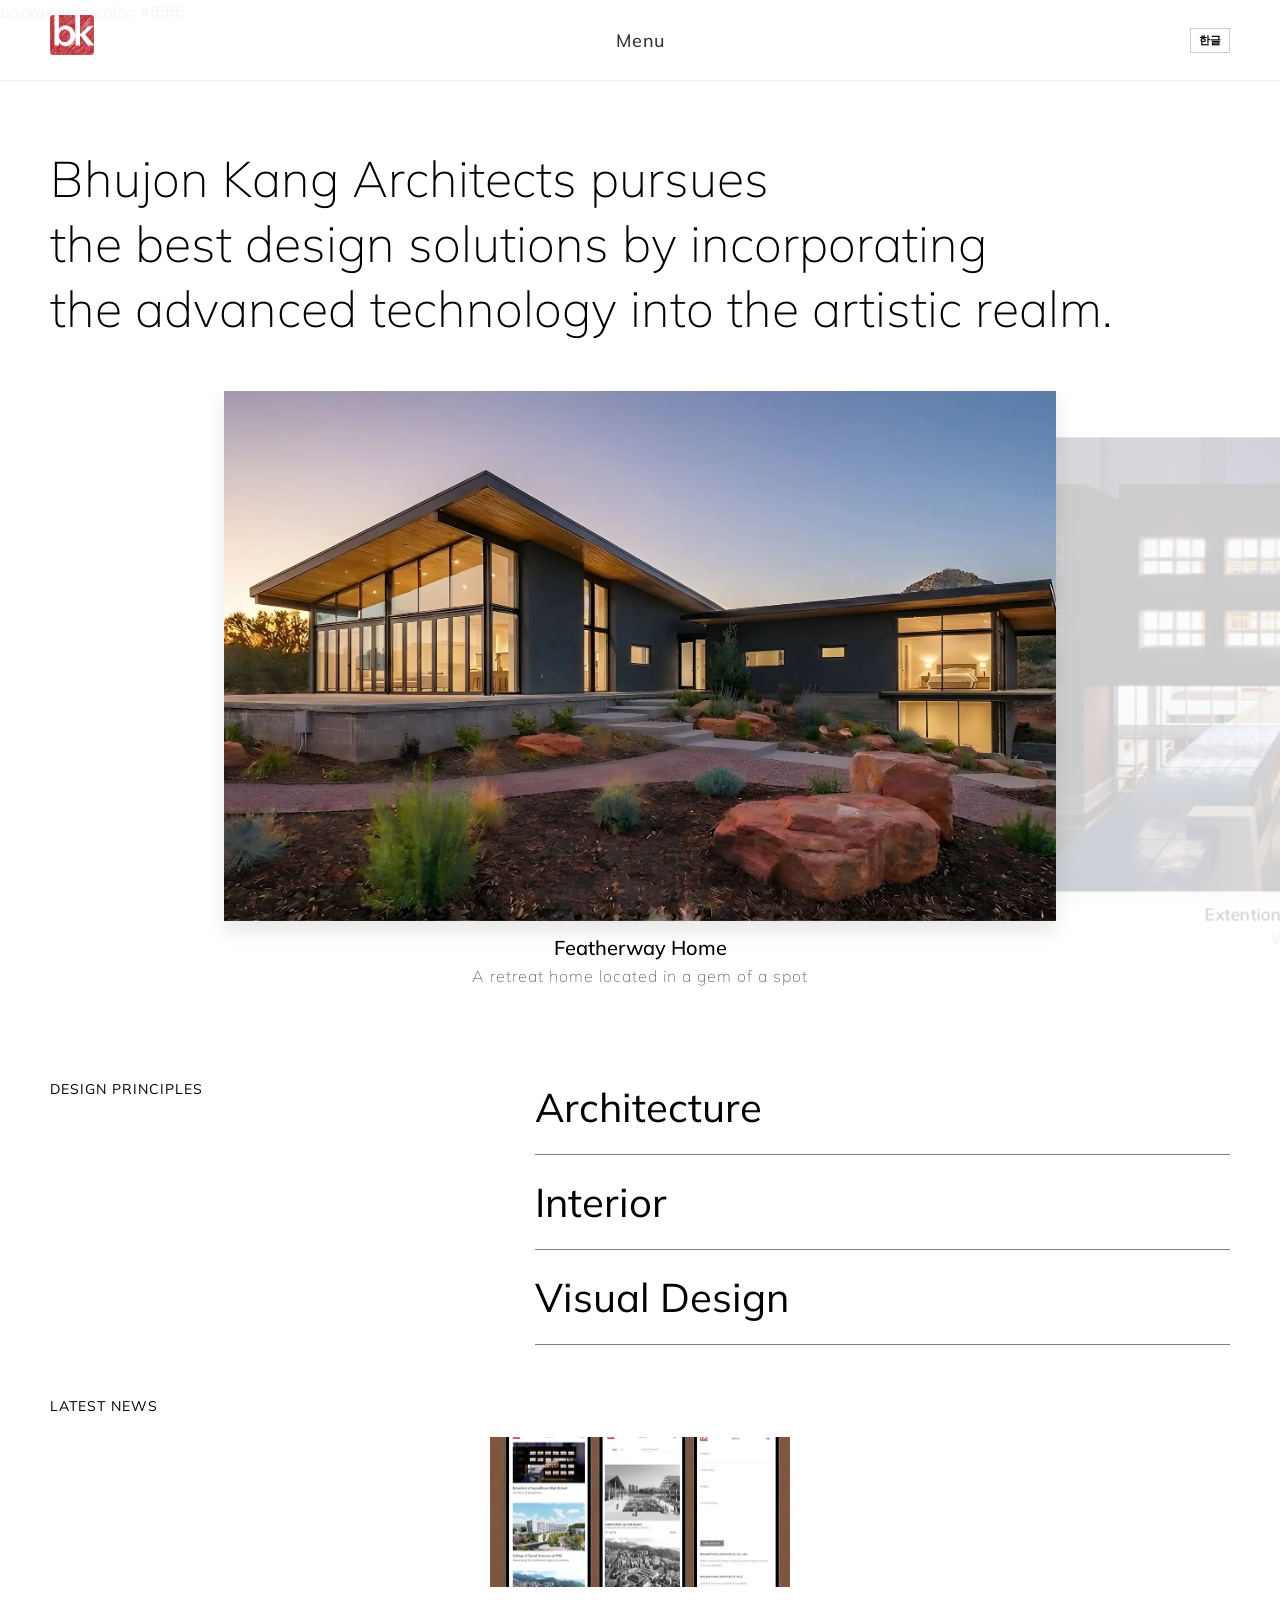
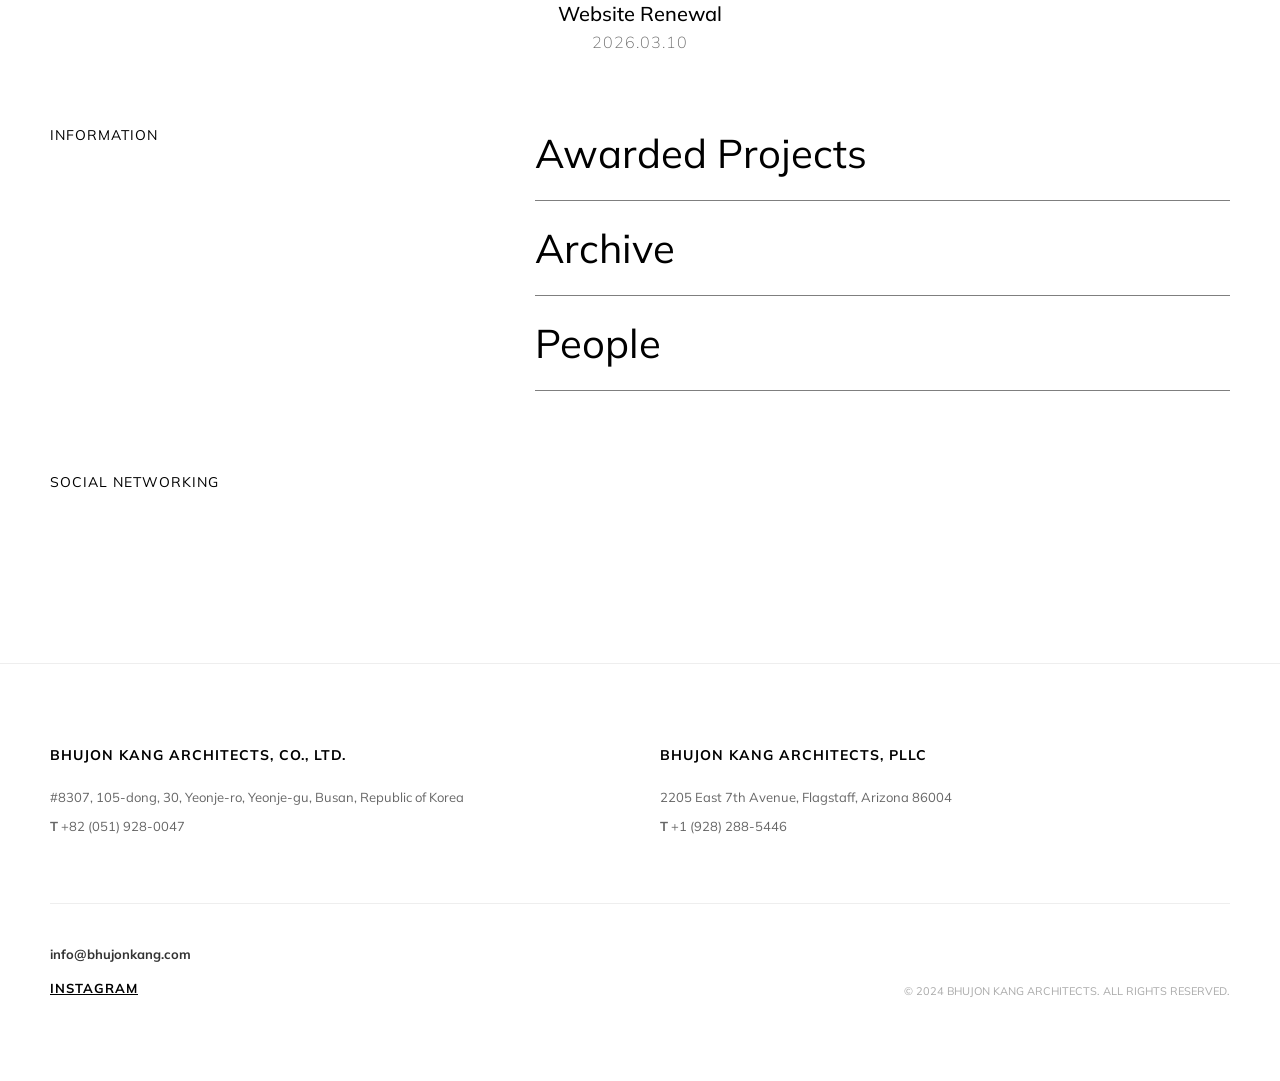
==== index.html @ 1176622e "웹사이트 내용들" ====
<!DOCTYPE html>
<html lang="ko">
<head>
    <meta charset="UTF-8">
    <meta name="viewport" content="width=device-width, initial-scale=1.0">
    <title>Bhujon Kang Architects | 강부존건축</title>
    
    <link href="https://fonts.googleapis.com/css2?family=Noto+Sans+KR:wght@100..900&display=swap" rel="stylesheet">

    <link rel="preconnect" href="https://fonts.googleapis.com">
    <link rel="preconnect" href="https://fonts.gstatic.com" crossorigin>
    <link href="https://fonts.googleapis.com/css2?family=Mulish:wght@300;400;600;700&display=swap" rel="stylesheet">
    
    <link rel="icon" href="favicon.png" type="image/png"> 
    <link href="https://unpkg.com/aos@2.3.1/dist/aos.css" rel="stylesheet">
    <link rel="stylesheet" href="https://cdn.jsdelivr.net/npm/swiper@11/swiper-bundle.min.css" />
    <link rel="stylesheet" href="style.css">

    <style>
        .awarded-section {
            width: 100%;
            margin-top: 50px; /* Design Principles와 동일한 상단 간격 */
            margin-bottom: 80px;
            display: flex;
            justify-content: flex-start;
            align-items: flex-start;
        }
    </style>
</head>
<body>
    background-color: #ffffff;

    <header>
        <div class="logo"><a href="index.html"><img src="logo.png" alt="ARCHI LAB"></a></div>
        <button id="menu-btn" onclick="toggleMenu()"><span class="ko">메뉴</span><span class="en">Menu</span></button>
        <div class="right-control"><button id="header-lang-btn" onclick="toggleLanguage()">한글</button></div>
    </header>

    <div id="fullscreen-menu" class="menu-overlay">
        <button class="close-btn" onclick="toggleMenu()"><span class="ko">닫기</span><span class="en">close</span></button>
        <nav>
            <ul>
                <li><a href="about.html" onclick="toggleMenu()"><span class="ko">소개</span><span class="en">About</span></a></li>
                <li><a href="projects.html" onclick="toggleMenu()"><span class="ko">프로젝트</span><span class="en">Projects</span></a></li>
                <li><a href="news.html" onclick="toggleMenu()"><span class="ko">소식</span><span class="en">News</span></a></li>
                <li><a href="contact.html" onclick="toggleMenu()"><span class="ko">연락처</span><span class="en">Contact</span></a></li>
            </ul>
        </nav>
        <input type="text" id="search-input" placeholder="Search" onkeyup="handleMenuSearch()">
        <div id="menu-search-results"></div>
    </div>

    <section id="home-desktop" class="hero-swiper-container desktop-only">
        <h2 class="selected-project-title">
            <span class="ko">
                강부존건축사사무소는<br>
                최신 건축기술을 예술적 영역으로 접목시켜,<br>
                최고의 건축디자인을 지향합니다.
            </span>
            <span class="en">
                Bhujon Kang Architects pursues<br>
                the best design solutions by incorporating<br>
                the advanced technology into the artistic realm.
            </span>
        </h2>
        
        <div class="swiper mainSwiper">
            <div class="swiper-wrapper" id="main-slider-wrapper"></div>
        </div>

        <div class="design-principles-section">
            <div class="dp-title-col">
                <h3 class="dp-title">
                    <span class="ko">디자인 원칙</span><span class="en">Design Principles</span>
                </h3>
            </div>
            <div class="dp-list-col">
                <a href="architecture.html" class="dp-item">
                    <span class="en">Architecture</span><span class="ko">건축설계</span>
                </a>
                <a href="interior.html" class="dp-item">
                    <span class="en">Interior</span><span class="ko">인테리어 설계</span>
                </a>
                <a href="visual.html" class="dp-item">
                    <span class="en">Visual Design</span><span class="ko">시각디자인</span>
                </a>
            </div>
        </div>


        <h3 class="latest-news-title" style="margin-top: 0;">
            <span class="ko">최신 소식</span><span class="en">Latest News</span>
        </h3>
        
        <div class="swiper newsSwiper" style="margin-bottom: 0;"> <div class="swiper-wrapper" id="news-slider-wrapper"></div>
        </div>
        


        <div class="awarded-section" data-aos="fade-up">
            <div class="dp-title-col">
                <h3 class="dp-title">
                    <span class="ko">기타 정보</span><span class="en">Information</span>
                </h3>
            </div>
            <div class="dp-list-col">
                <a href="awarded.html" class="dp-item">
                    <span class="en">Awarded Projects</span><span class="ko">공공건축 수상작</span>
                </a>
                <a href="proposed.html" class="dp-item">
                    <span class="en">Archive</span><span class="ko">지난 프로젝트</span>
                </a>
                <a href="people.html" class="dp-item">
                    <span class="en">People</span><span class="ko">구성원</span>
                </a>
            </div>
        </div>


        <h3 class="latest-news-title" style="margin-top: 0;">
            <span class="ko">소셜 네트워킹</span><span class="en">Social Networking</span>
        </h3>
        

            <script src="https://cdn.lightwidget.com/widgets/lightwidget.js"></script>
            <iframe src="https://lightwidget.com/widgets/8cb4e779883b5c45b08eee044a72d186.html" 
                    scrolling="no" 
                    allowtransparency="true" 
                    class="lightwidget-widget" 
                    style="width:100%; border:0; overflow:hidden;">
            </iframe>

    </section>

    <section id="home-mobile" class="mobile-project-container mobile-only">
        <h2 class="mobile-title"><span class="ko">주요 프로젝트</span><span class="en">Selected Projects</span></h2>
        <div id="mobile-list-wrapper"></div>
    </section>





    <section id="contact" class="footer-section">
    <div class="footer-container">
        <div class="footer-office-info">
            <h4>
                <span class="ko">(주)강부존건축사사무소</span>
                <span class="en">Bhujon Kang Architects, Co., Ltd.</span>
            </h4>
            <p>
                <span class="ko">부산광역시 연제구 연제로30 비스타동원 105동 8307호</span>
                <span class="en">#8307, 105-dong, 30, Yeonje-ro, Yeonje-gu, Busan, Republic of Korea</span>
            </p>
            <p>
                <strong>T</strong> <a href="tel:0519280047">+82 (051) 928-0047</a>
            </p>
        </div>

        <div class="footer-office-info">
            <h4>
                <span class="ko">Bhujon Kang Architects, PLLC, USA</span>
                <span class="en">Bhujon Kang Architects, PLLC</span>
            </h4>
            <p>2205 East 7th Avenue, Flagstaff, Arizona 86004</p>
            <p>
                <strong>T</strong> <a href="tel:19282885446">+1 (928) 288-5446</a>
            </p>
        </div>
    </div>

    <div class="footer-common">
        <div class="footer-contact-links">
            <p style="margin-bottom: 10px; font-size: 13px; font-weight: 700;">
                <a href="mailto:info@bhujonkang.com">info@bhujonkang.com</a>
            </p>
            <a href="https://www.instagram.com/bhujonarch" target="_blank" class="instagram-link">Instagram</a>
        </div>
        <p class="copyright">© 2024 Bhujon Kang Architects. All Rights Reserved.</p>
    </div>
    </section>

    <script src="https://unpkg.com/aos@2.3.1/dist/aos.js"></script>
    <script>AOS.init({ duration: 1000, once: true, offset: 100 });</script>
    <script src="https://cdn.jsdelivr.net/npm/swiper@11/swiper-bundle.min.js"></script>
    
    <script src="data.js"></script> 
    <script src="script.js"></script>
    
    <script>
        document.addEventListener('DOMContentLoaded', () => {
            const wrapper = document.getElementById('main-slider-wrapper');
            const mobileWrapper = document.getElementById('mobile-list-wrapper');
            const newsWrapper = document.getElementById('news-slider-wrapper');
            
            if (typeof projectData !== 'undefined') {
                const selectedProjects = Object.keys(projectData)
                    .map(key => ({ id: key, ...projectData[key] }))
                    .filter(p => p.select === true);

                if (wrapper) {
                    selectedProjects.forEach(p => {
                        const slide = document.createElement('div');
                        slide.className = 'swiper-slide';
                        slide.innerHTML = `
                            <a href="view.html?id=${p.id}" class="img-box"><img src="${p.images[0]}" alt="${p.title.en}"></a>
                            <div class="slide-text" data-aos="fade-up" data-aos-delay="200">
                                <h3 class="slide-title"><span class="ko">${p.title.ko}</span><span class="en">${p.title.en}</span></h3>
                                <p class="slide-subtitle"><span class="ko">${p.subtitle.ko}</span><span class="en">${p.subtitle.en}</span></p>
                            </div>
                        `;
                        wrapper.appendChild(slide);
                    });
                }

                if (mobileWrapper) {
                    selectedProjects.forEach((p, index) => {
                        const item = document.createElement('div');
                        item.className = 'mobile-project-item';
                        item.setAttribute('data-aos', 'fade-up');
                        item.setAttribute('data-aos-delay', index * 100);
                        item.innerHTML = `
                            <a href="view.html?id=${p.id}">
                                <div style="overflow:hidden; margin-bottom:15px;"><img src="${p.images[0]}" alt="${p.title.en}"></div>
                                <div class="m-info">
                                    <h3><span class="ko">${p.title.ko}</span><span class="en">${p.title.en}</span></h3>
                                    <p><span class="ko">${p.subtitle.ko}</span><span class="en">${p.subtitle.en}</span></p>
                                </div>
                            </a>
                        `;
                        mobileWrapper.appendChild(item);
                    });
                }
            }

            if (newsWrapper && typeof newsData !== 'undefined') {
                const newsList = Object.keys(newsData).map(key => ({ id: key, ...newsData[key] }));
                newsList.forEach(n => {
                    const slide = document.createElement('div');
                    slide.className = 'swiper-slide';
                    slide.innerHTML = `
                        <a href="view_news.html?id=${n.id}" class="img-box"><img src="${n.image}" alt="${n.title.en}"></a>
                        <div class="slide-text" data-aos="fade-up" data-aos-delay="100">
                            <h3 class="slide-title"><span class="ko">${n.title.ko}</span><span class="en">${n.title.en}</span></h3>
                            <p class="slide-subtitle">${n.date}</p>
                        </div>
                    `;
                    newsWrapper.appendChild(slide);
                });

                // Swiper 초기화 (script.js의 공통 설정 활용)
                if (typeof Swiper !== 'undefined') {
                    new Swiper(".newsSwiper", {
                        slidesPerView: "auto", 
                        spaceBetween: 10, 
                        centeredSlides: true, 
                        loop: true,
                        speed: 800,
                        autoplay: { delay: 6000, disableOnInteraction: false },
                    });
                }
            }
        });
    </script>
</body>
</html>
---- style.css ----
/* ========================================= */
/* 1. 기본 설정 및 폰트 (Base & Fonts) */
/* ========================================= */
* { margin: 0; padding: 0; box-sizing: border-box; }

/* 폰트: 나눔스퀘어 적용 */
/* [수정] 영문 폰트를 Mulish로 변경 */
.en { 
    font-family: 'Mulish', sans-serif; 
    display: inline-block; 
}

body { 
    font-family: 'Mulish', 'NanumSquare', sans-serif; 
    color: #333; 
    background-color: #ffffff;
    line-height: 1.6; 
    overflow-x: hidden; 
}
.ko { font-family: 'NanumSquare', sans-serif; display: none; } 

/* 언어 전환 로직 */
body.kor-mode .en { display: none; }
body.kor-mode .ko { display: inline-block; }
body.kor-mode h1 .ko, body.kor-mode h2 .ko, 
body.kor-mode p .ko, body.kor-mode div .ko, 
body.kor-mode span .ko, body.kor-mode li .ko { display: block; }
body.kor-mode span.ko { display: inline; }

a { text-decoration: none; color: inherit; }
button { font-family: inherit; }


/* ========================================= */
/* 2. 헤더 및 네비게이션 (Header & Nav) */
/* ========================================= */
header { 
    display: flex; justify-content: space-between; align-items: center; 
    padding: 15px 50px; 
    position: fixed; width: 100%; top: 0; 
    background: rgba(255, 255, 255, 0.95); 
    z-index: 1000; 
    border-bottom: 1px solid #eee; 
}

.logo a { display: block; height: 50px; }
.logo img { height: 80%; width: auto; display: block; }

#menu-btn { 
    position: absolute; left: 50%; transform: translateX(-50%); 
    background: none; border: none; cursor: pointer; 
    font-size: 18px; font-weight: 500; 
    color: #333; letter-spacing: 0.5px; 
    transition: opacity 0.3s; 
}
#menu-btn:hover { opacity: 0.6; }

.right-control { display: flex; align-items: center; }
#header-lang-btn { 
    border: 1px solid #ccc; background: none; 
    padding: 4px 8px; cursor: pointer; 
    font-size: 11px; font-weight: bold; 
    transition: 0.3s; 
    min-width: 40px; text-align: center;
}
#header-lang-btn:hover { background: #333; color: white; border-color: #333; }

/* 메뉴 팝업 */
.menu-overlay { 
    position: fixed; top: 0; left: 0; width: 100%; height: 100vh; 
    background: rgba(255, 255, 255, 0.98); 
    z-index: 2000; 
    display: flex; flex-direction: column; 
    justify-content: flex-start; align-items: center; 
    padding-top: 150px; 
    opacity: 0; visibility: hidden; 
    transform: translateY(-20px); 
    transition: all 0.4s ease-in-out; 
    pointer-events: none; 
}
.menu-overlay.active { opacity: 1; visibility: visible; transform: translateY(0); pointer-events: auto; }

.menu-overlay nav ul { list-style: none; text-align: center; display: flex; flex-direction: column; gap: 25px; } 
.menu-overlay nav a { 
    font-size: 21px; font-weight: 400; color: #444; 
    letter-spacing: 2px; text-transform: uppercase; 
    transition: color 0.3s; 
}
.menu-overlay nav a:hover { color: #000; font-weight: 600; }

.close-btn { 
    margin-bottom: 40px; border: none; background: none; cursor: pointer; 
    font-size: 21px; color: #333; letter-spacing: 0.5px; 
}
.close-btn:hover { opacity: 0.6; }

/* 메뉴 검색창 */
#search-input { 
    margin-top: 40px; 
    width: 300px; 
    background: transparent; 
    border: none; 
    border-bottom: 1px solid #333; 
    padding: 10px; 
    text-align: center; 
    font-family: inherit; 
    font-size: 16px; 
    color: #333; 
    outline: none; 
    border-radius: 0; 
}
#search-input::placeholder { color: #aaa; }

/* 검색 결과 컨테이너 */
#menu-search-results {
    width: 300px; max-height: 300px; overflow-y: auto;
    margin-top: 20px; text-align: left;
    -ms-overflow-style: none; scrollbar-width: none; 
}
#menu-search-results::-webkit-scrollbar { display: none; }

.menu-result-item {
    display: block; padding: 12px 0; border-bottom: 1px solid #eee;
    transition: opacity 0.3s; cursor: pointer;
}
.menu-result-item:hover { opacity: 0.6; }
.menu-result-title { font-size: 16px; font-weight: 500; color: #000; margin-bottom: 4px; display: block; }
.menu-result-sub { font-size: 13px; color: #888; display: block; }


/* ========================================= */
/* 3. 메인 (Index) - PC 버전 스타일 */
/* ========================================= */
.hero-swiper-container { 
    width: 100%; min-height: 100vh; 
    display: flex; flex-direction: column; 
    justify-content: flex-start; align-items: center; 
    background: #fff; overflow: hidden; 
    padding-top: 120px; 
}

.selected-project-title {
    width: 100%; padding-left: 50px; margin-bottom: 50px; 
    text-align: left; font-size: 50px; font-weight: 200; 
    color: #000; line-height: 1.3; z-index: 10;
}
.selected-project-title .ko { font-weight: 200; }

/* [Main Swiper] Coverflow Style */
.mainSwiper { width: 100%; padding-top: 0; padding-bottom: 10px; }
.mainSwiper .swiper-slide { 
    background-position: center; background-size: cover; 
    width: 65vw !important; aspect-ratio: 4 / 3; height: auto; 
    display: flex; flex-direction: column; align-items: center; justify-content: flex-start;
    opacity: 0.2; transition: all 1s ease; 
}
.mainSwiper .swiper-slide-active { 
    z-index: 10; opacity: 1; transform: scale(1); 
}

.mainSwiper .img-box { 
    width: 100%; height: 85%; overflow: hidden; 
    box-shadow: 0 10px 20px rgba(0,0,0,0.1); display: block;
}
.mainSwiper img { display: block; width: 100%; height: 100%; object-fit: cover; }

/* [News Swiper] Flat Style */
.newsSwiper { width: 100%; padding-left: 50px; padding-right: 50px; }
.newsSwiper .swiper-slide { width: auto !important; opacity: 1; }
.newsSwiper .img-box { width: 300px; height: 150px; overflow: hidden; display: block; }
.newsSwiper img { width: 100%; height: 100%; object-fit: cover; }

/* 공통 텍스트 */
.slide-text { width: 100%; height: 15%; text-align: center; margin-top: 15px; }
.slide-title { font-size: 20px; color: #000; font-weight: 500; margin-bottom: 4px; line-height: 1.2; }
.slide-subtitle { font-size: 16px; color: #686868; font-weight: 200; letter-spacing: 1px;  }

.latest-news-title {
    width: 100%; padding-left: 50px; margin-top: 80px; margin-bottom: 20px;
    font-size: 14px; font-weight: 400; color: #000; text-transform: uppercase; letter-spacing: 1px;
}


/* ========================================= */
/* 4. 프로젝트/뉴스 페이지 (Grid & List) */
/* ========================================= */
.projects-container { 
    padding-top: 120px; padding-bottom: 100px; padding-left: 0; padding-right: 0;
    max-width: 100%; margin: 0 auto; 
}
.news-width-limit { width: 75%; margin: 0 auto; padding-left: 0; padding-right: 0; }

.projects-controls { 
    padding: 0 50px 20px 50px; display: flex; justify-content: space-between; align-items: center; 
    margin-bottom: 60px; border-bottom: 1px solid #eee; 
}
.view-toggles { display: flex; gap: 20px; }
.view-btn { 
    background: none; border: none; cursor: pointer; 
    font-size: 14px; font-weight: 500; color: #999; font-family: inherit; transition: color 0.3s; 
}
.view-btn.active { color: #000; font-weight: 500; border-bottom: 2px solid #000; }

.project-search { position: relative; }
#p-search-input, #n-search-input { 
    border: none; border-bottom: 1px solid #ccc; 
    padding: 5px 25px 5px 5px; font-size: 14px; width: 200px; 
    outline: none; font-family: inherit; 
}


/* [GRID VIEW] */
.project-grid { display: grid; grid-template-columns: repeat(3, 1fr); gap: 4px; padding: 0 4px; }
.grid-item { margin-bottom: 20px; cursor: pointer; }
.grid-item img { 
    width: 100%; aspect-ratio: 4/3; object-fit: cover; display: block; margin-bottom: 10px; 
    filter: grayscale(100%); transition: filter 0.3s, transform 0.5s; 
}
.grid-item:hover img { filter: grayscale(0%); transform: scale(1.05); }

.grid-info { text-align: left; }
.grid-title { font-size: 18px; font-weight: 700; color: #000; margin-bottom: 1px; line-height: 1.1; }
.grid-sub { font-size: 14px; color: #000; font-weight: 200; line-height: 1.2; } 
.grid-meta-row {
    display: flex; justify-content: space-between; align-items: center;
    margin-top: 5px; border-top: 1px solid #eee; 
    padding-top: 2px; padding-right: 20px; 
}


/* [LIST VIEW] */
.project-list { display: flex; flex-direction: column; gap: 0; }
.list-item {
    display: grid; grid-template-columns: 1.5fr 2fr 0.8fr 0.5fr 1fr; 
    gap: 20px; padding: 12px 10px; align-items: center; position: relative;
    cursor: pointer; transition: background 0.3s, transform 0.3s; text-align: left;
}
.list-item:hover { background: #fff; transform: translateX(10px); }
.list-item::after {
    content: ''; position: absolute; bottom: 0; left: 0; width: 100%; height: 1px; background: #ccc;
}


/* 5. PC vs Mobile 화면 분기 로직 */
/* ========================================= */
.mobile-only { display: none !important; }
.desktop-only { display: flex !important; flex-direction: column; }

@media (max-width: 768px) {
    .desktop-only { display: none !important; }
    .mobile-only { display: block !important; }
    /* 핸드폰 모드에서 프로젝트 검색창 제거 */
    .project-search { display: none !important; }
    .list-header, .list-item { font-size: 70% !important; gap: 8px !important; }
    header { padding: 10px 20px; }
    .project-grid { grid-template-columns: 1fr; } 
    .projects-container { padding: 100px 0; }
    .news-width-limit { width: 100%; padding: 0 20px; }
    
    /* === INSERT THE NEW SCRIPT HERE === */
}

/* Selected 타이틀 및 컨테이너 위치 정의 */
    .mobile-project-container {
        padding-top: 100px; /* 고정 헤더에 가려지지 않도록 상단 여백 추가 */
        width: 100%;
    }
    .mobile-title {
        padding-left: 20px; /* 왼쪽 여백 */
        margin-bottom: 30px; /* 아래 프로젝트 리스트와의 간격 */
        font-size: 28px; /* 모바일 적정 글자 크기 */
        font-weight: 200;
    }

    /* 2. Mobile Project List (The #home-mobile list in index.html) */
    .mobile-project-item {
        width: 100%;
        margin-bottom: 50px;
        padding: 0 20px;
        font-size: 12px;
    }
    .mobile-project-item img {
        width: 100% !important; /* Ensures the images fill the container width */
        height: auto;
        display: block;
        object-fit: cover;
    }
    .mobile-title {
        padding-left: 20px;
        margin-bottom: 30px;
        font-size: 32px;
        font-weight: 700;
    }



/* ========================================= */
/* 6. [수정됨] 푸터 섹션 (Footer Section) */
/* ========================================= */
.footer-section { 
    background: #fff; /* 배경색을 밝은 톤으로 변경하여 건축적 느낌 강화 */
    color: #333; 
    padding: 80px 50px; 
    text-align: left; 
    border-top: 1px solid #eee;
}

/* 두 사무소 정보를 담는 컨테이너 */
.footer-container {
    display: flex;
    justify-content: space-between;
    flex-wrap: wrap;
    gap: 40px;
    max-width: 100%;
    margin-bottom: 60px;
}

/* 개별 사무소 정보 컬럼 */
.footer-office-info {
    flex: 1;
    min-width: 300px;
}

.footer-office-info h4 {
    font-size: 14px;
    font-weight: 700;
    margin-bottom: 20px;
    text-transform: uppercase;
    letter-spacing: 1px;
    color: #000;
}

.footer-office-info p {
    font-size: 13px;
    line-height: 1.8;
    margin-bottom: 5px;
    color: #666;
}

.footer-office-info a:hover {
    text-decoration: underline;
}

/* 공통 정보 하단 영역 (이메일, 인스타그램, 카피라이트) */
.footer-common {
    display: flex;
    justify-content: space-between;
    align-items: flex-end;
    padding-top: 40px;
    border-top: 1px solid #eee;
}

.footer-contact-links p {
    font-size: 14px;
    font-weight: 700;
    margin-bottom: 10px;
}

.instagram-link {
    display: inline-block;
    font-size: 13px;
    font-weight: 700;
    text-decoration: underline;
    text-transform: uppercase;
    letter-spacing: 1px;
    color: #000;
    transition: opacity 0.3s;
}
.instagram-link:hover { opacity: 0.6; }

.copyright {
    font-size: 11px;
    color: #aaa;
    text-transform: uppercase;
}

/* 푸터 모바일 대응 */
@media (max-width: 768px) {
    .footer-section { padding: 60px 20px; }
    .footer-container { flex-direction: column; gap: 40px; margin-bottom: 40px; }
    .footer-common { flex-direction: column; align-items: flex-start; gap: 30px; }
}


/* ========================================= */
/* 7. 애니메이션 및 기타 */
/* ========================================= */
.img-box img, .grid-item img, .swiper-slide img { transition: transform 0.5s ease; }
.img-box:hover img, .grid-item:hover img { transform: scale(1.05); }
button { transition: all 0.3s ease; }


/* ========================================= */
/* 8. Design Principles 섹션 스타일 */
/* ========================================= */
.design-principles-section {
    width: 100%; margin-top: 20px; margin-bottom: 50px; 
    display: flex; justify-content: flex-start; align-items: flex-start;
}
.dp-title-col { width: 50%; padding-left: 50px; }
.dp-title {
    font-size: 14px; font-weight: 400; color: #000; 
    text-transform: uppercase; letter-spacing: 1px;
    padding-top: 18px; 
}
.dp-list-col { width: 70%; display: flex; flex-direction: column; padding-right: 50px; }
.dp-item {
    display: block; width: 100%; font-size: 40px; color: #000; font-weight: 400; 
    border-bottom: 1px solid rgba(0, 0, 0, 0.5); padding: 15px 0; transition: color 0.3s ease;
}
.dp-item:hover { color: #b3b3b3; }

@media (max-width: 768px) {
    .design-principles-section { flex-direction: column; }
    .dp-title-col, .dp-list-col { width: 100%; padding-left: 20px; padding-right: 20px; }
    .dp-item { font-size: 24px; }
}

.video-container {
    position: relative;
    padding-bottom: 56.25%; /* 16:9 비율 */
    height: 0;
    overflow: hidden;
    margin-bottom: 20px;
}

.video-container iframe {
    position: absolute;
    top: 0;
    left: 0;
    width: 100%;
    height: 100%;
}



.section-header {
    display: flex;
    justify-content: space-between;
    align-items: flex-end;
    margin-bottom: 30px;
    border-bottom: 1px solid #000;
    padding-bottom: 15px;
}

.section-title {
    font-size: 18px;
    font-weight: 700;
    text-transform: uppercase;
    letter-spacing: 1px;
}

.insta-link {
    font-size: 13px;
    color: #888;
    text-decoration: none;
    transition: color 0.3s;
}

.insta-link:hover { color: #000; }
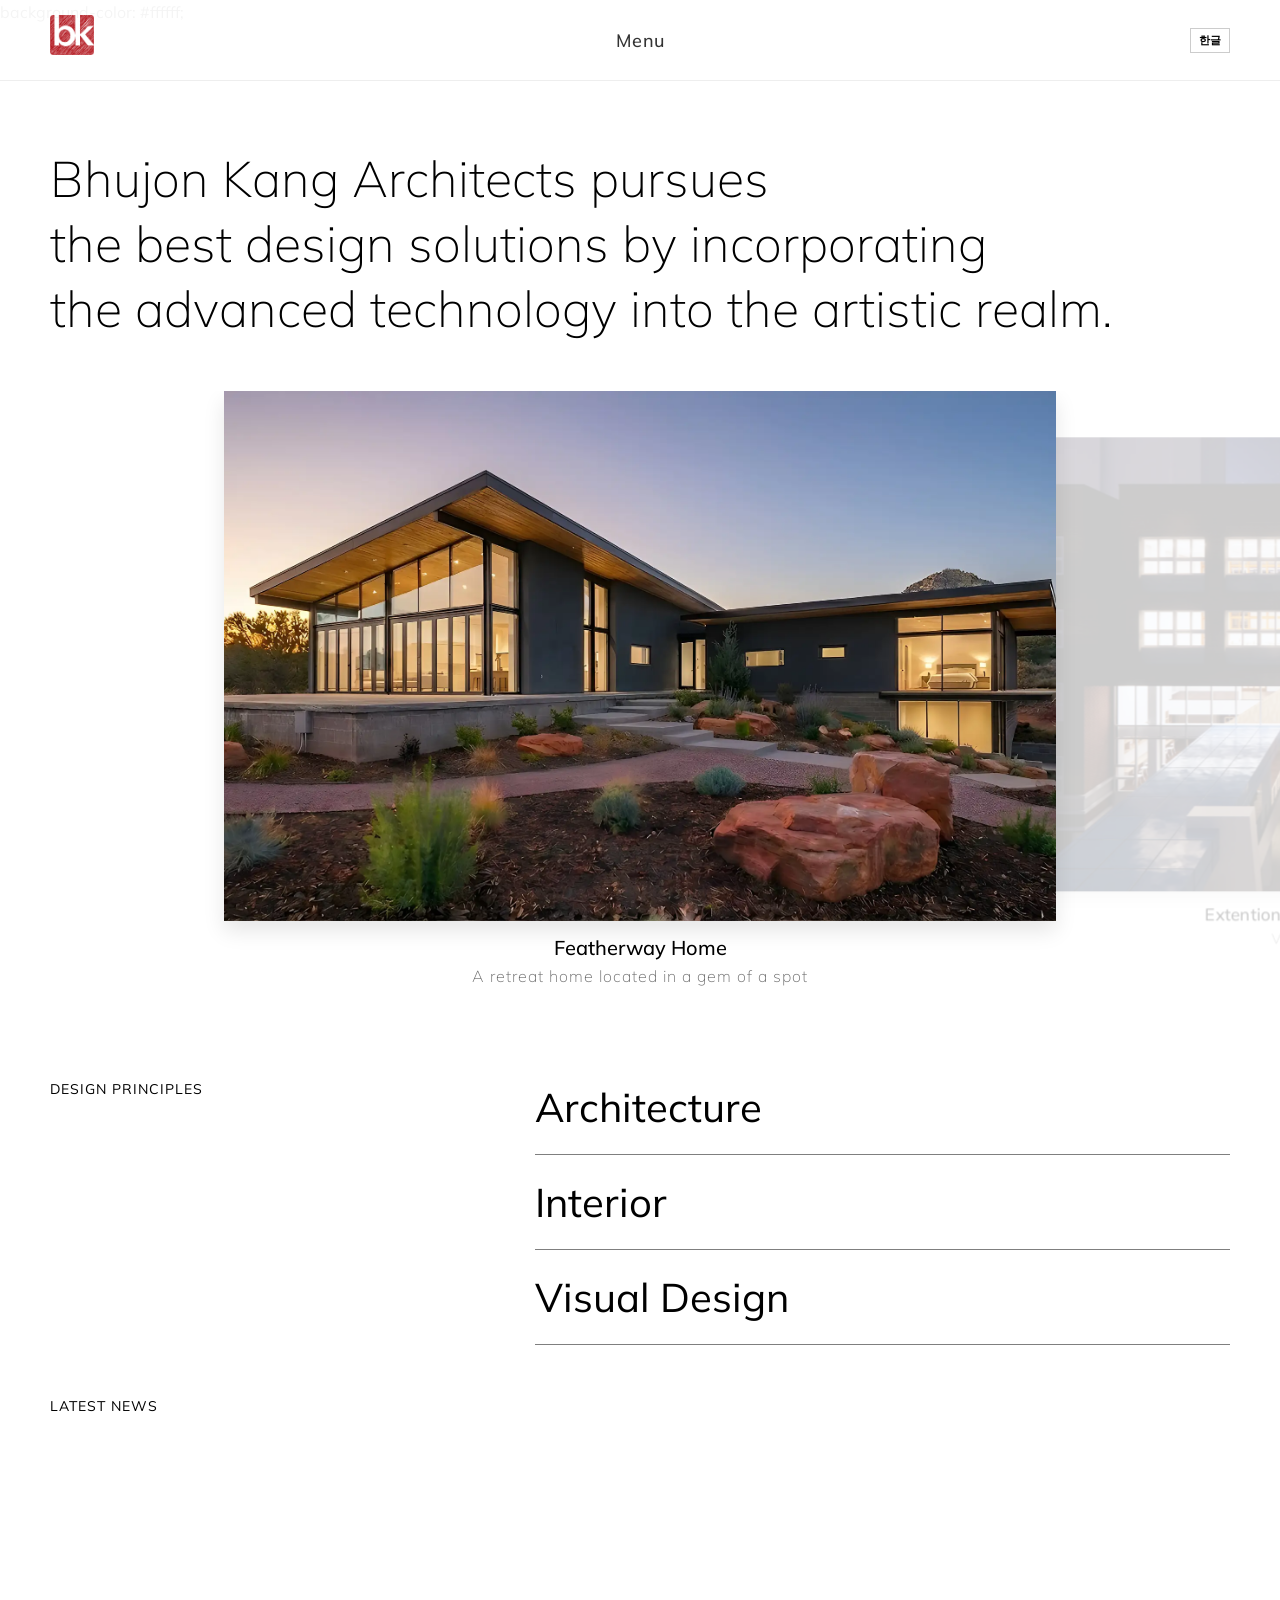
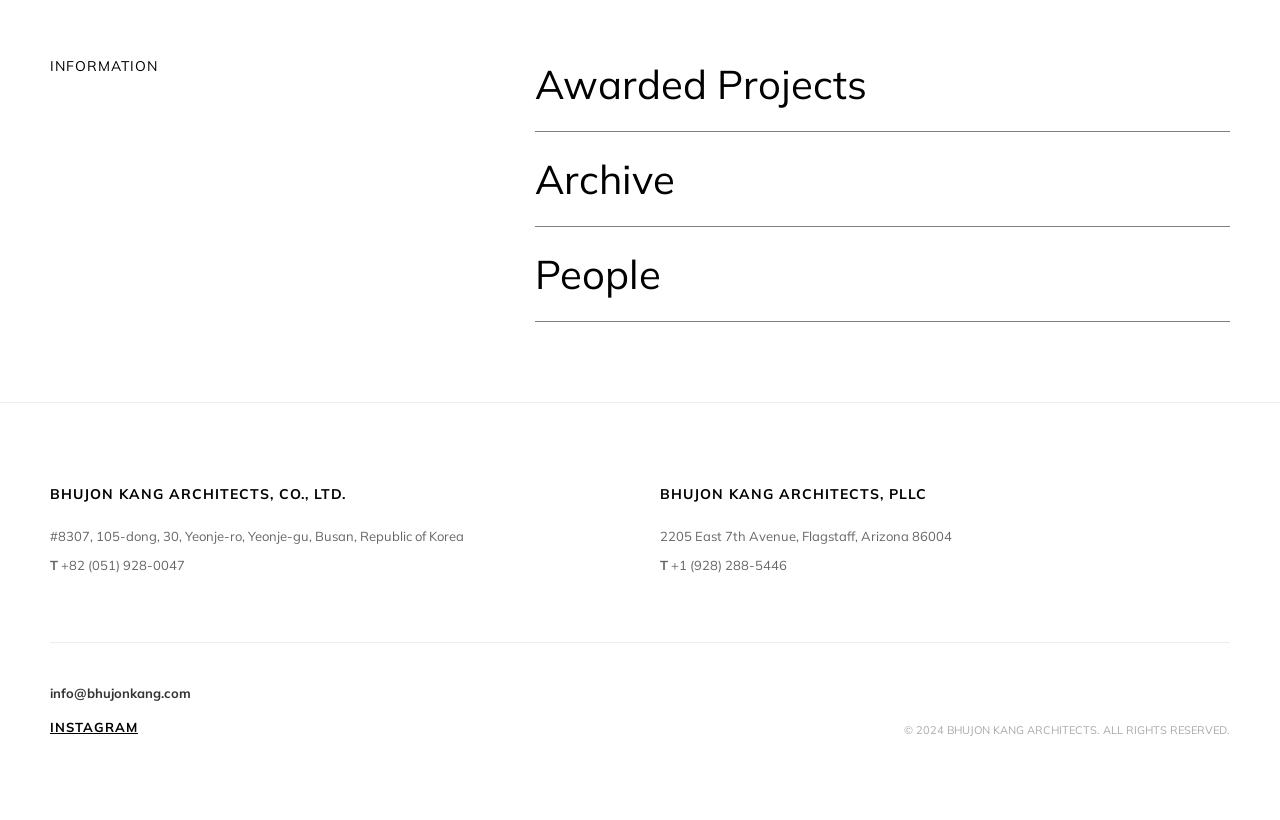
==== commit 87d55648: "웹사이트 변경" ====
--- a/index.html
+++ b/index.html
@@ -92,35 +92,6 @@
             <span class="ko">최신 소식</span><span class="en">Latest News</span>
         </h3>
         
-        <div class="swiper newsSwiper" style="margin-bottom: 0;"> <div class="swiper-wrapper" id="news-slider-wrapper"></div>
-        </div>
-        
-
-
-        <div class="awarded-section" data-aos="fade-up">
-            <div class="dp-title-col">
-                <h3 class="dp-title">
-                    <span class="ko">기타 정보</span><span class="en">Information</span>
-                </h3>
-            </div>
-            <div class="dp-list-col">
-                <a href="awarded.html" class="dp-item">
-                    <span class="en">Awarded Projects</span><span class="ko">공공건축 수상작</span>
-                </a>
-                <a href="proposed.html" class="dp-item">
-                    <span class="en">Archive</span><span class="ko">지난 프로젝트</span>
-                </a>
-                <a href="people.html" class="dp-item">
-                    <span class="en">People</span><span class="ko">구성원</span>
-                </a>
-            </div>
-        </div>
-
-
-        <h3 class="latest-news-title" style="margin-top: 0;">
-            <span class="ko">소셜 네트워킹</span><span class="en">Social Networking</span>
-        </h3>
-        
 
             <script src="https://cdn.lightwidget.com/widgets/lightwidget.js"></script>
             <iframe src="https://lightwidget.com/widgets/8cb4e779883b5c45b08eee044a72d186.html" 
@@ -131,6 +102,30 @@
             </iframe>
 
     </section>
+        
+
+
+        <div class="awarded-section" data-aos="fade-up">
+            <div class="dp-title-col">
+                <h3 class="dp-title">
+                    <span class="ko">기타 정보</span><span class="en">Information</span>
+                </h3>
+            </div>
+            <div class="dp-list-col">
+                <a href="awarded.html" class="dp-item">
+                    <span class="en">Awarded Projects</span><span class="ko">공공건축 수상작</span>
+                </a>
+                <a href="proposed.html" class="dp-item">
+                    <span class="en">Archive</span><span class="ko">지난 프로젝트</span>
+                </a>
+                <a href="people.html" class="dp-item">
+                    <span class="en">People</span><span class="ko">구성원</span>
+                </a>
+            </div>
+        </div>
+
+
+
 
     <section id="home-mobile" class="mobile-project-container mobile-only">
         <h2 class="mobile-title"><span class="ko">주요 프로젝트</span><span class="en">Selected Projects</span></h2>
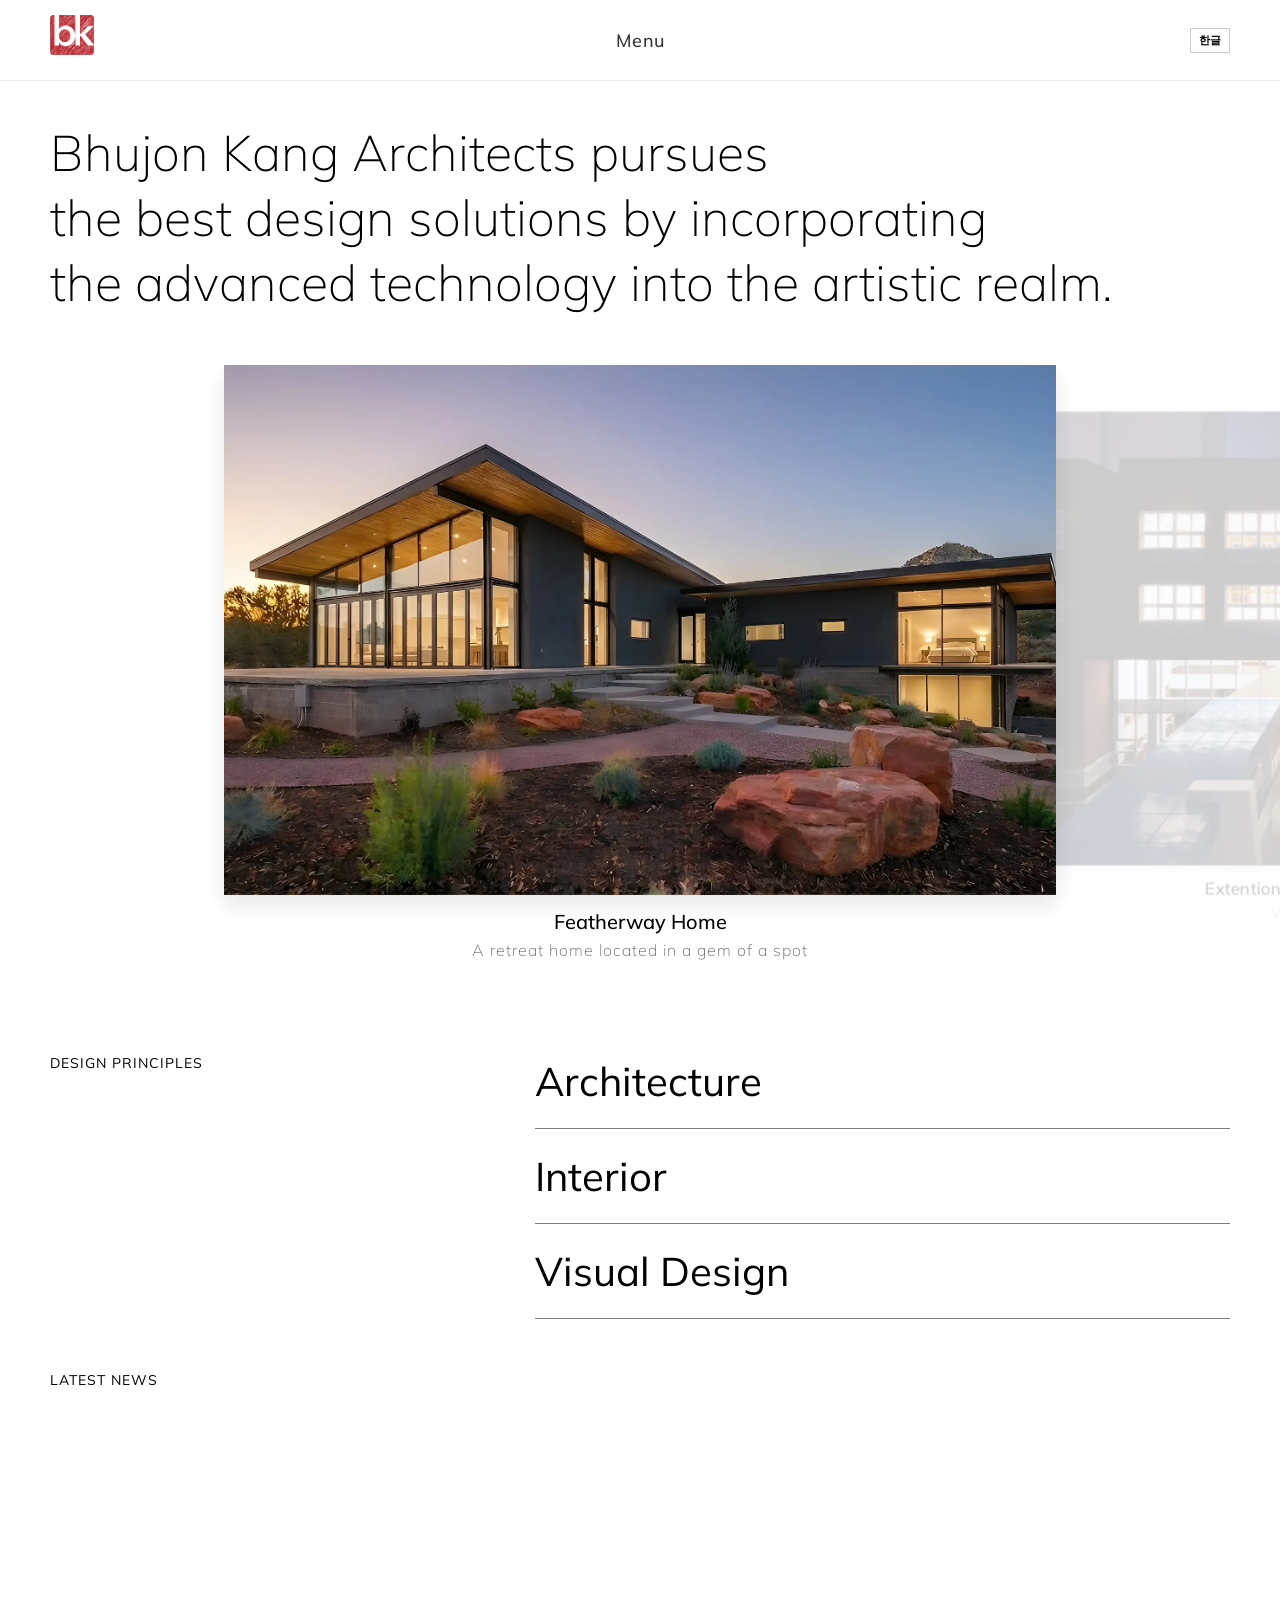
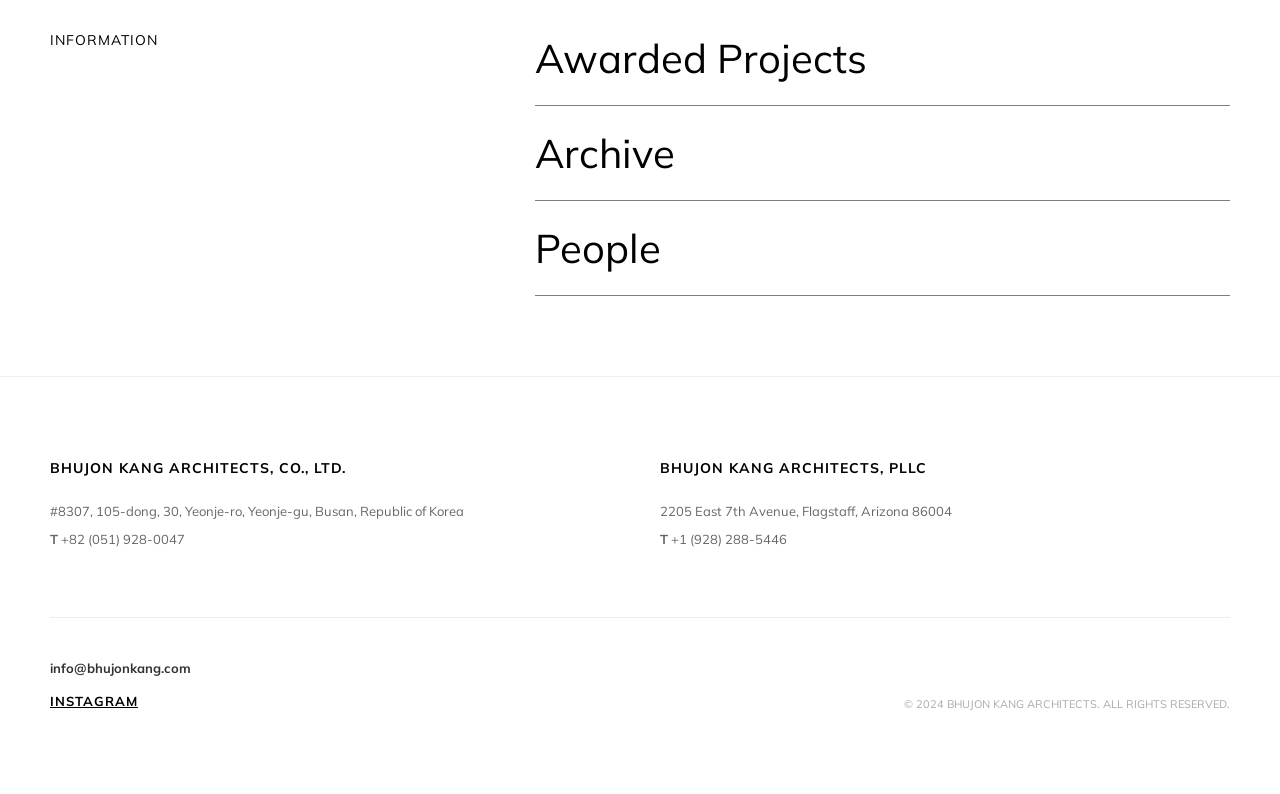
==== commit bea7fd68: "Update index.html" ====
--- a/index.html
+++ b/index.html
@@ -28,7 +28,6 @@
     </style>
 </head>
 <body>
-    background-color: #ffffff;
 
     <header>
         <div class="logo"><a href="index.html"><img src="logo.png" alt="ARCHI LAB"></a></div>
@@ -42,7 +41,6 @@
             <ul>
                 <li><a href="about.html" onclick="toggleMenu()"><span class="ko">소개</span><span class="en">About</span></a></li>
                 <li><a href="projects.html" onclick="toggleMenu()"><span class="ko">프로젝트</span><span class="en">Projects</span></a></li>
-                <li><a href="news.html" onclick="toggleMenu()"><span class="ko">소식</span><span class="en">News</span></a></li>
                 <li><a href="contact.html" onclick="toggleMenu()"><span class="ko">연락처</span><span class="en">Contact</span></a></li>
             </ul>
         </nav>
@@ -101,7 +99,6 @@
                     style="width:100%; border:0; overflow:hidden;">
             </iframe>
 
-    </section>
         
 
 
@@ -125,6 +122,7 @@
         </div>
 
 
+    </section>
 
 
     <section id="home-mobile" class="mobile-project-container mobile-only">
@@ -258,4 +256,4 @@
         });
     </script>
 </body>
-</html>+</html>
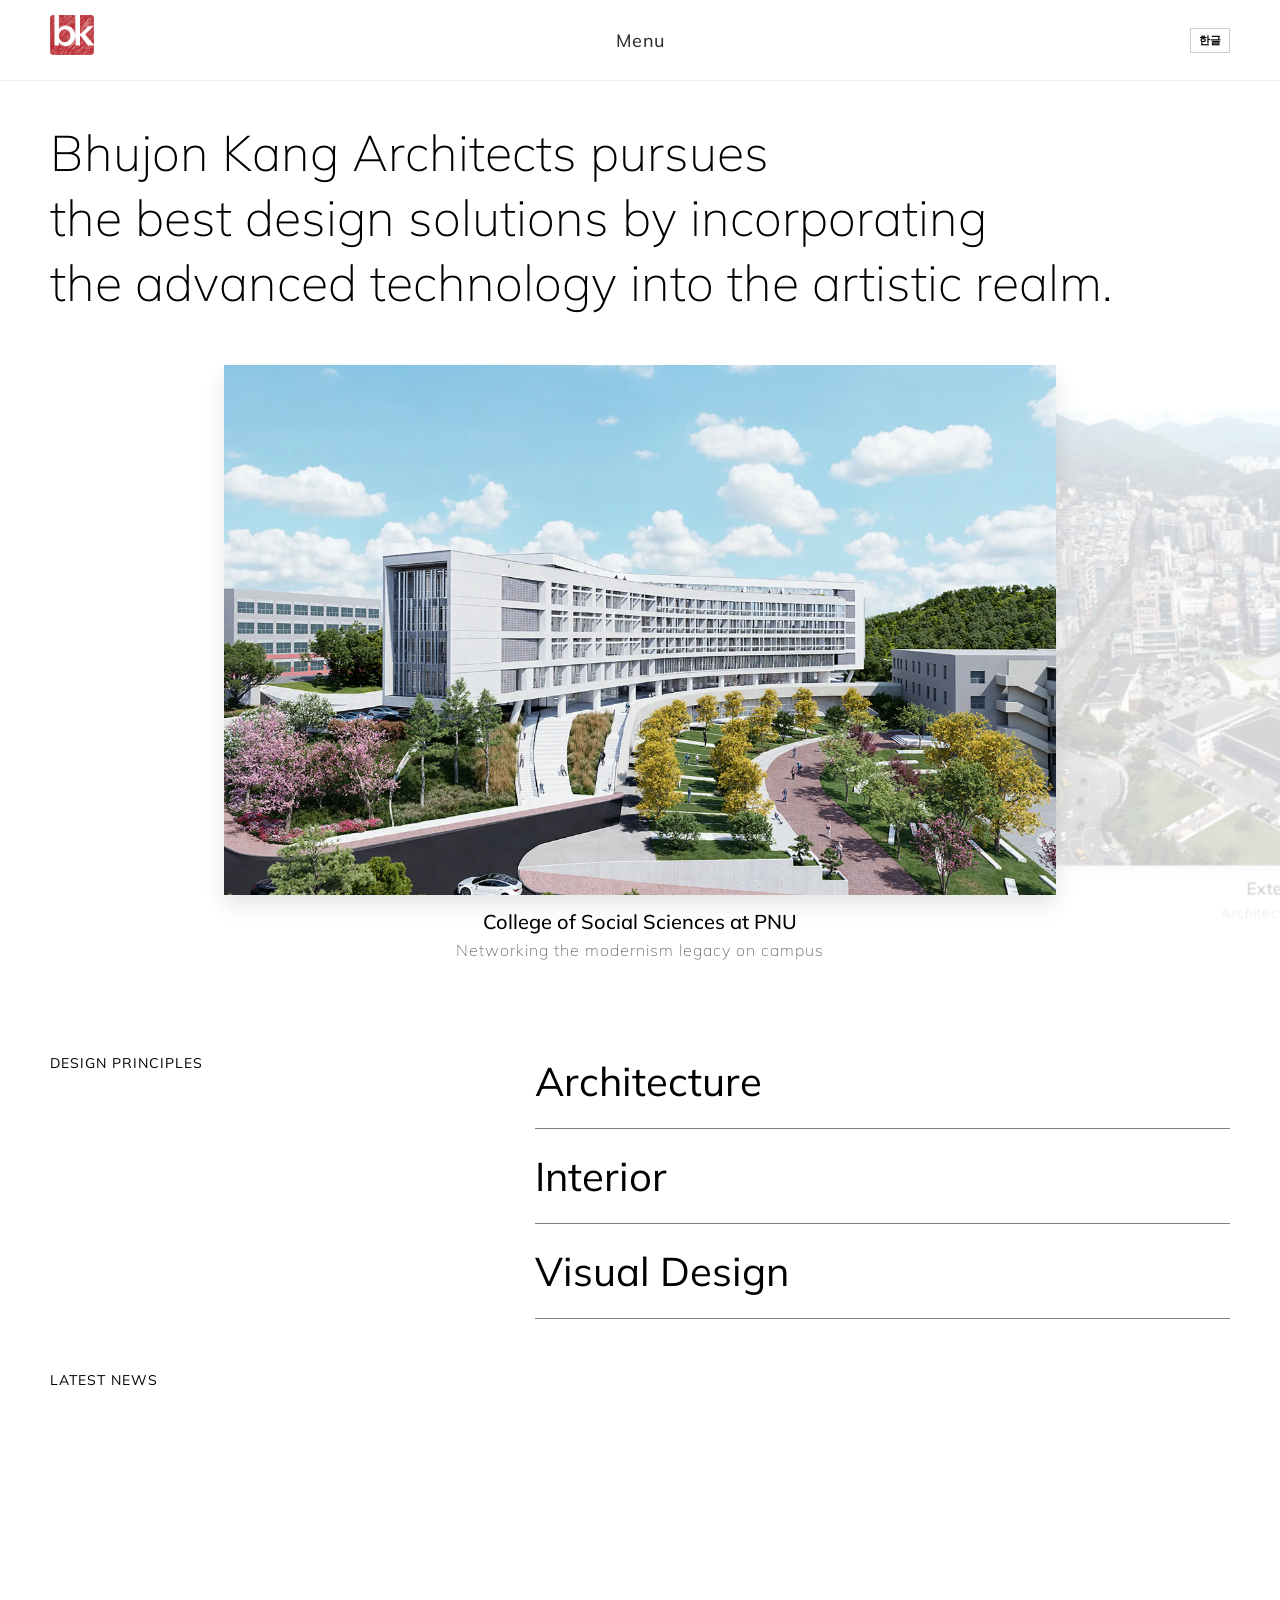
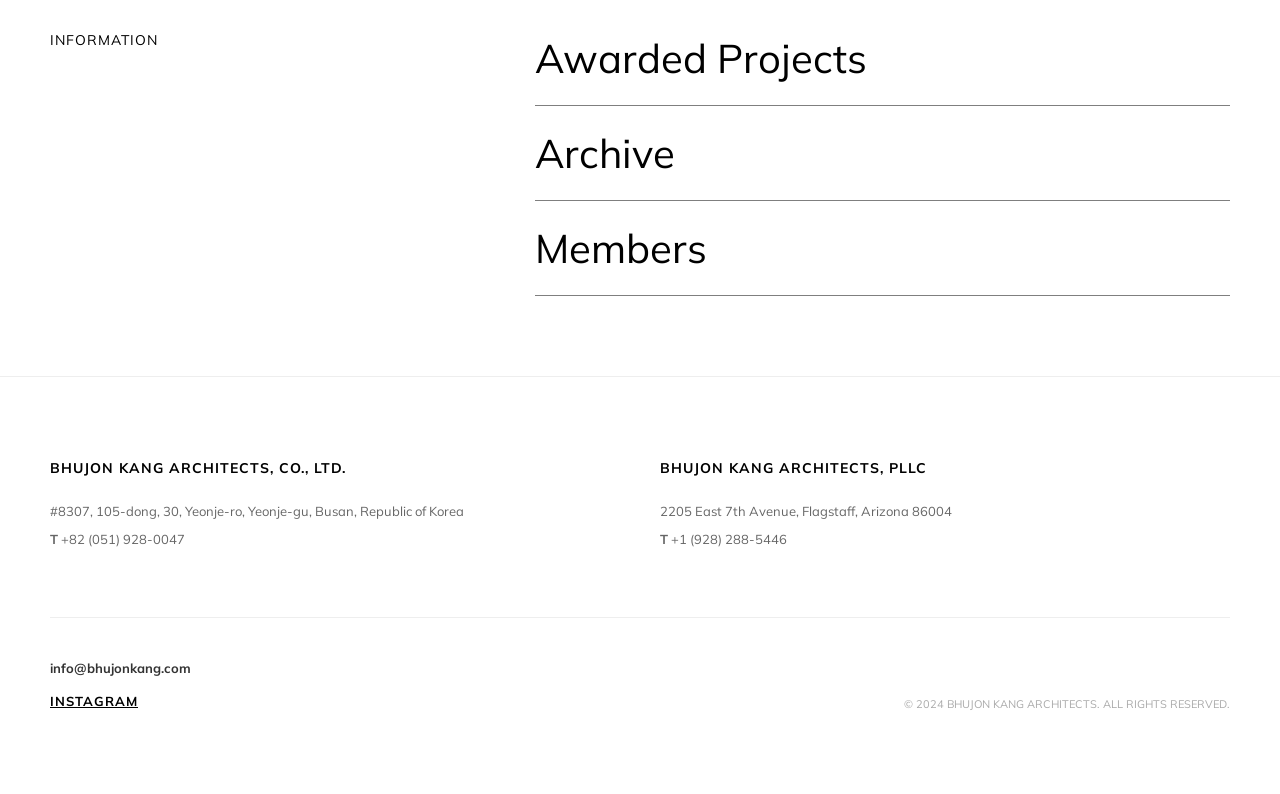
==== commit 6d284da4: "Change 'People' to 'Members' in index.html" ====
--- a/index.html
+++ b/index.html
@@ -116,7 +116,7 @@
                     <span class="en">Archive</span><span class="ko">지난 프로젝트</span>
                 </a>
                 <a href="people.html" class="dp-item">
-                    <span class="en">People</span><span class="ko">구성원</span>
+                    <span class="en">Members</span><span class="ko">구성원</span>
                 </a>
             </div>
         </div>
